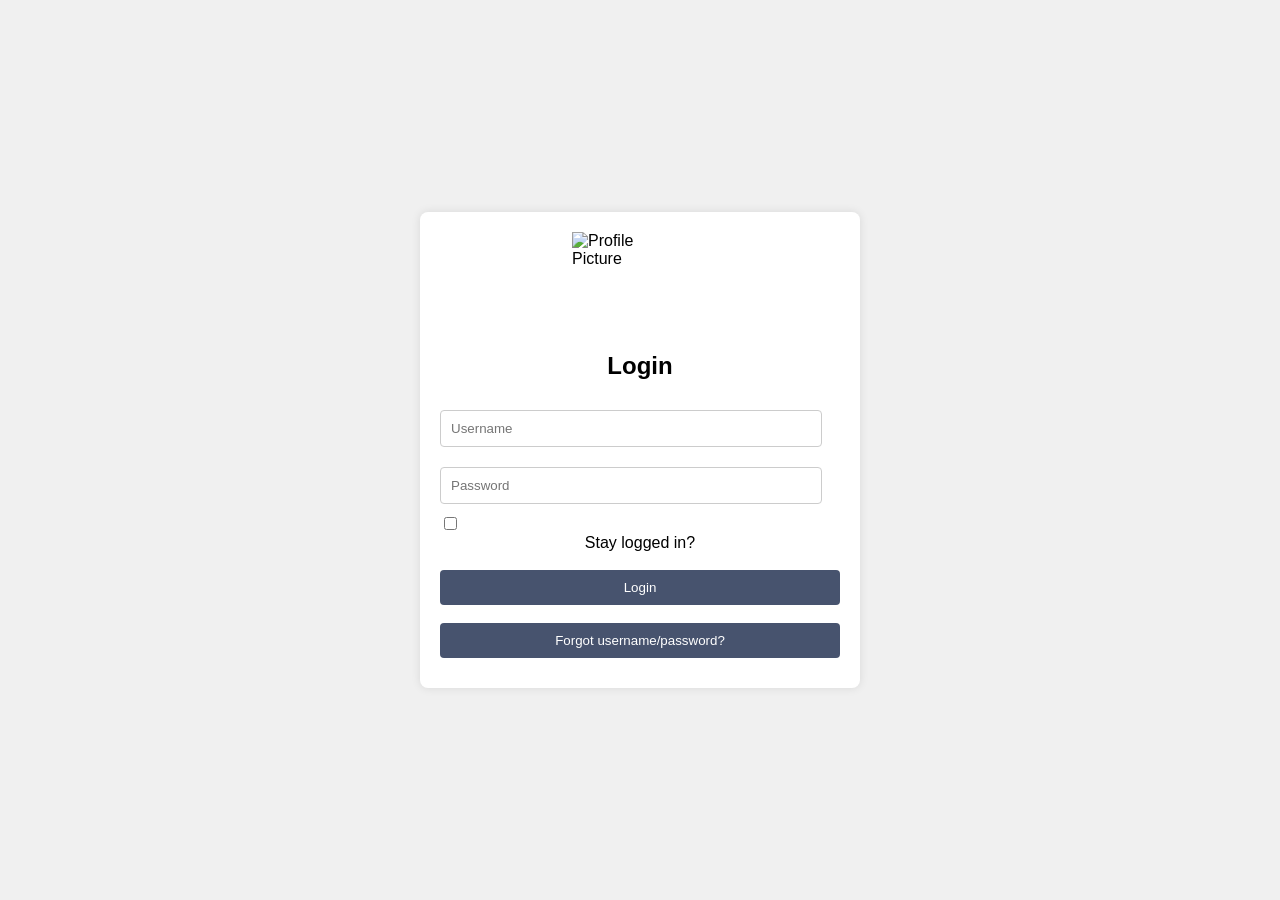
==== index.html @ f676acec "Add files via upload" ====
<!DOCTYPE html>
<html lang="en">
<head>
    <meta charset="UTF-8">
    <meta name="viewport" content="width=device-width, initial-scale=1.0">
    <title>Login</title>
    <style>
        body {
            font-family: Arial, sans-serif;
            background-color: #f0f0f0;
            display: flex;
            justify-content: center;
            align-items: center;
            height: 100vh;
            margin: 0;
        }
        .login-container {
            background-color: white;
            padding: 20px;
            border-radius: 8px;
            box-shadow: 0 0 10px rgba(0,0,0,0.1);
            width: 400px;
        }
        h2 {
            text-align: center;
            margin-bottom: 20px;
        }
        input[type="text"], input[type="password"] {
            width: 90%;
            padding: 10px;
            margin: 10px 0;
            border: 1px solid #ccc;
            border-radius: 4px;
        }
        button {
            width: 100%;
            padding: 10px;
            background-color: #47536e;
            color: white;
            border: none;
            border-radius: 4px;
            cursor: pointer;
        }
        button:disabled {
            background-color: #ccc;
            cursor: not-allowed;
        }
        .error {
            color: red;
            text-align: center;
            margin-top: 10px;
        }
    </style>
</head>
<body>
    <div class="login-container">
           <img style="width: 100px; height: 100px;  display: flex; justify-content: center; align-items: center; margin-left: 33%;" src="https://upload.wikimedia.org/wikipedia/commons/thumb/2/2c/Default_pfp.svg/500px-Default_pfp.svg.png" alt="Profile Picture">
        <h2>Login</h2>
        <form id="loginForm">
            <input type="text" id="username" placeholder="Username" required>
            <input type="password" id="password" placeholder="Password" required>
             <input type="checkbox" id="stay" name="stay" value="stay_logged_in">
    <label for="stay" style="display: flex; justify-content: center; align-items: center; ">Stay logged in?</label>
    <br>
            <button type="submit" href="dashboard.html">Login</button>
            <br>
            <br>
                <button type="button" onclick="window.alert('Call me.')">Forgot username/password?</button>
        </form>
        <div id="error" class="error"></div>
    </div>

    <script>
        let attempts = 0;
        const Attempts = 3;
        const Username = 'janedoe';
        const Password = 'password';

        document.getElementById('loginForm').addEventListener('submit', function(e) {
            e.preventDefault();
            const username = document.getElementById('username').value;
            const password = document.getElementById('password').value;
            const errorDiv = document.getElementById('error');

            if (username === Username && password === Password) {
                window.location.href = 'dashboard.html';
            } else {
                attempts++;
                if (attempts >= Attempts) {
                    errorDiv.textContent = 'Too many failed attempts. Login disabled.';
                    document.querySelector('button').disabled = true;
                } else {
                    errorDiv.textContent = `Invalid credentials. ${Attempts - attempts} attempts remaining.`;
                }
            }
        });
    </script>
</body>
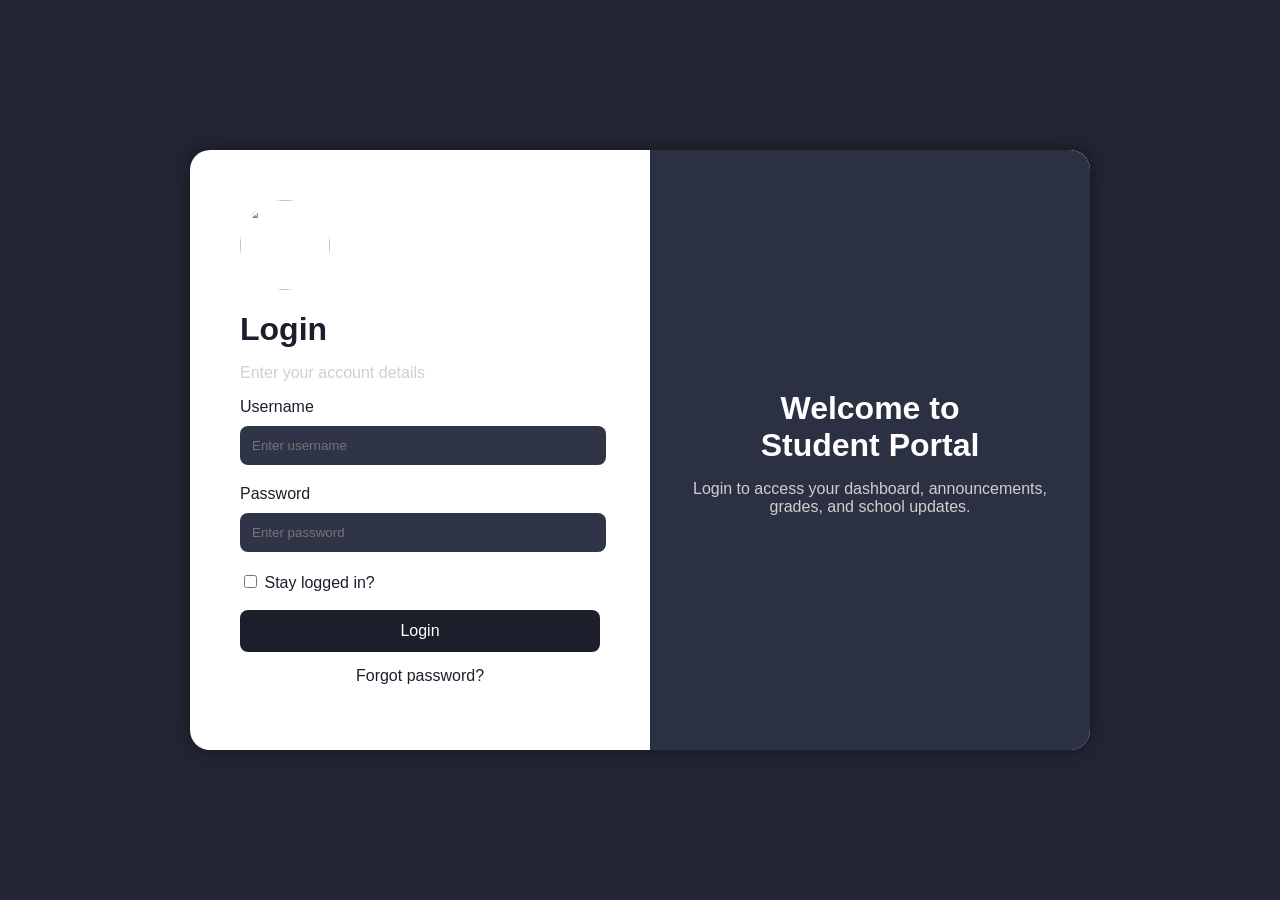
==== commit 2b8f9840: "index.html" ====
--- a/index.html
+++ b/index.html
@@ -4,95 +4,234 @@
     <meta charset="UTF-8">
     <meta name="viewport" content="width=device-width, initial-scale=1.0">
     <title>Login</title>
+
     <style>
-        body {
+
+        body{
             font-family: Arial, sans-serif;
-            background-color: #f0f0f0;
+            background-color: #222533;
+            margin: 0;
+            height: 100vh;
+
             display: flex;
             justify-content: center;
             align-items: center;
-            height: 100vh;
-            margin: 0;
-        }
-        .login-container {
-            background-color: white;
-            padding: 20px;
+        }
+
+        .container{
+            width: 900px;
+            height: 600px;
+            background-color: #ffffff;
+            border-radius: 20px;
+
+            display: flex;
+
+            box-shadow: 0px 0px 20px rgba(0,0,0,0.4);
+        }
+
+        .left{
+            width: 45%;
+            padding: 50px;
+            color: #1c1f2b;
+        }
+
+        .right{
+            width: 55%;
+            background-color: #2b3042;
+            border-radius: 0px 20px 20px 0px;
+            color: white;
+
+            display: flex;
+            justify-content: center;
+            align-items: center;
+        }
+
+        .middle{
+            text-align: center;
+            padding: 30px;
+        }
+
+        img{
+            width: 90px;
+            height: 90px;
+            border-radius: 50%;
+            display: block;
+            margin-bottom: 20px;
+        }
+
+        h1{
+            margin-bottom: 10px;
+        }
+
+        p{
+            color: #cfcfcf;
+        }
+
+        input[type="text"],
+        input[type="password"]{
+
+            width: 95%;
+            padding: 12px;
+            margin-top: 10px;
+            margin-bottom: 20px;
+
+            border: none;
             border-radius: 8px;
-            box-shadow: 0 0 10px rgba(0,0,0,0.1);
-            width: 400px;
-        }
-        h2 {
+
+            background-color: #2f3447;
+            color: white;
+        }
+
+        label{
+            color: #1c1f2b;
+        }
+
+        button{
+            width: 100%;
+            padding: 12px;
+
+            background-color: #1c1f2b;
+            color: #ffffff;
+
+            border: none;
+            border-radius: 8px;
+
+            font-size: 16px;
+        }
+
+        .forgot{
+            margin-top: 15px;
             text-align: center;
-            margin-bottom: 20px;
-        }
-        input[type="text"], input[type="password"] {
-            width: 90%;
-            padding: 10px;
-            margin: 10px 0;
-            border: 1px solid #ccc;
-            border-radius: 4px;
-        }
-        button {
-            width: 100%;
-            padding: 10px;
-            background-color: #47536e;
-            color: white;
-            border: none;
-            border-radius: 4px;
-            cursor: pointer;
-        }
-        button:disabled {
-            background-color: #ccc;
-            cursor: not-allowed;
-        }
-        .error {
-            color: red;
+        }
+
+        .error{
+            color: #ff8b8b;
+            margin-top: 15px;
             text-align: center;
-            margin-top: 10px;
-        }
+        }
+
     </style>
 </head>
+
 <body>
-    <div class="login-container">
-           <img style="width: 100px; height: 100px;  display: flex; justify-content: center; align-items: center; margin-left: 33%;" src="https://upload.wikimedia.org/wikipedia/commons/thumb/2/2c/Default_pfp.svg/500px-Default_pfp.svg.png" alt="Profile Picture">
-        <h2>Login</h2>
-        <form id="loginForm">
-            <input type="text" id="username" placeholder="Username" required>
-            <input type="password" id="password" placeholder="Password" required>
-             <input type="checkbox" id="stay" name="stay" value="stay_logged_in">
-    <label for="stay" style="display: flex; justify-content: center; align-items: center; ">Stay logged in?</label>
-    <br>
-            <button type="submit" href="dashboard.html">Login</button>
-            <br>
-            <br>
-                <button type="button" onclick="window.alert('Call me.')">Forgot username/password?</button>
-        </form>
-        <div id="error" class="error"></div>
+
+    <div class="container">
+
+       
+
+        <div class="left">
+
+            <img src="pfpp.jpg">
+
+            <h1>Login</h1>
+
+            <p>Enter your account details</p>
+
+            <form id="loginForm">
+
+                <label>Username</label>
+                <input type="text" id="username" placeholder="Enter username" required>
+
+                <label>Password</label>
+                <input type="password" id="password" placeholder="Enter password" required>
+
+                <input type="checkbox" id="stay">
+                <label for="stay">Stay logged in?</label>
+
+                <br><br>
+
+                <button type="submit">
+                    Login
+                </button>
+
+                <div class="forgot">
+                    Forgot password?
+                </div>
+
+                <div id="error" class="error"></div>
+
+            </form>
+
+        </div>
+
+       
+
+        <div class="right">
+
+            <div class="middle">
+
+                <h1>
+                    Welcome to
+                    <br>
+                    Student Portal
+                </h1>
+
+                <p>
+                    Login to access your dashboard,
+                    announcements, grades, and school updates.
+                </p>
+
+            </div>
+
+        </div>
+
     </div>
 
     <script>
+
         let attempts = 0;
-        const Attempts = 3;
-        const Username = 'janedoe';
-        const Password = 'password';
-
-        document.getElementById('loginForm').addEventListener('submit', function(e) {
+
+        const maxAttempts = 3;
+
+        const Username = "student1234";
+        const Password = "12345";
+
+        document.getElementById("loginForm").addEventListener("submit", function(e){
+
             e.preventDefault();
-            const username = document.getElementById('username').value;
-            const password = document.getElementById('password').value;
-            const errorDiv = document.getElementById('error');
-
-            if (username === Username && password === Password) {
-                window.location.href = 'dashboard.html';
-            } else {
+
+            const username =
+            document.getElementById("username").value;
+
+            const password =
+            document.getElementById("password").value;
+
+            const errorDiv =
+            document.getElementById("error");
+
+            if(username === Username && password === Password){
+
+                window.location.href = "dashboard.html";
+
+            }
+
+            else{
+
                 attempts++;
-                if (attempts >= Attempts) {
-                    errorDiv.textContent = 'Too many failed attempts. Login disabled.';
-                    document.querySelector('button').disabled = true;
-                } else {
-                    errorDiv.textContent = `Invalid credentials. ${Attempts - attempts} attempts remaining.`;
+
+                if(attempts >= maxAttempts){
+
+                    errorDiv.textContent =
+                    "Too many failed attempts.";
+
+                    document.querySelector("button").disabled = true;
+
                 }
+
+                else{
+
+                    errorDiv.textContent =
+                    "Invalid login. " +
+                    (maxAttempts - attempts) +
+                    " attempts left.";
+
+                }
+
             }
+
         });
+
     </script>
-</body>+
+</body>
+</html>
